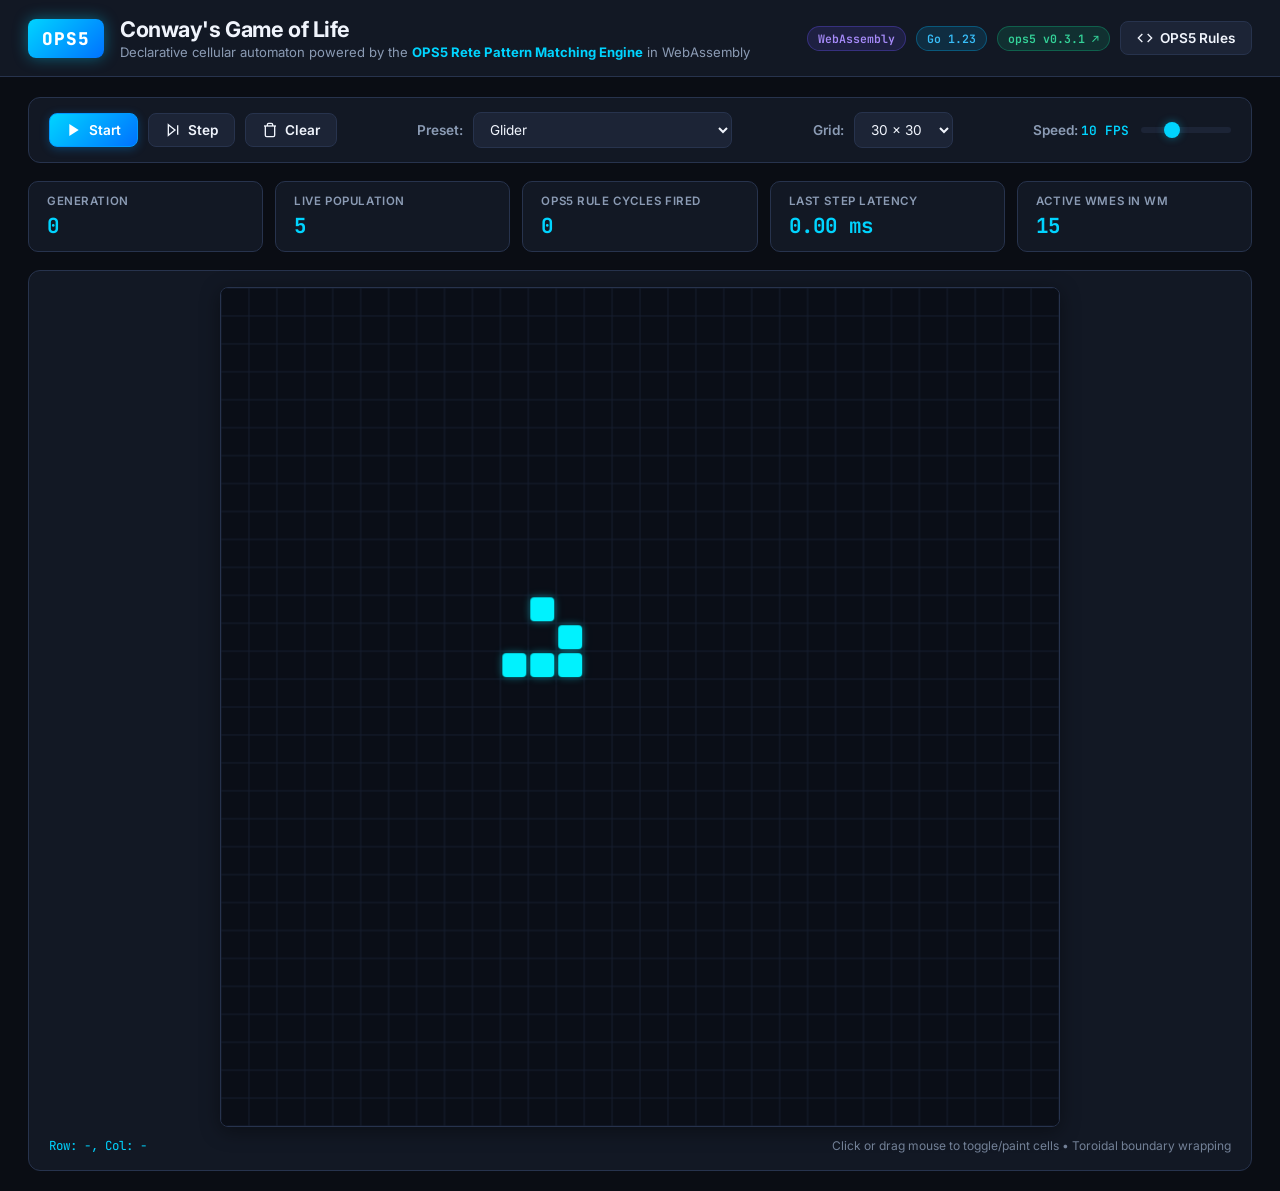
==== apps/life/web/index.html @ bf1369d4 "feat: initialize go-ops5-apps with Conway's Game of Life in WebAssembly" ====
<!DOCTYPE html>
<html lang="en">
<head>
  <meta charset="UTF-8">
  <meta name="viewport" content="width=device-width, initial-scale=1.0">
  <title>Conway's Game of Life — OPS5 Rete Engine in WebAssembly</title>
  <link rel="stylesheet" href="style.css">
  <link rel="preconnect" href="https://fonts.googleapis.com">
  <link rel="preconnect" href="https://fonts.gstatic.com" crossorigin>
  <link href="https://fonts.googleapis.com/css2?family=JetBrains+Mono:wght@400;500;700&family=Inter:wght@400;500;600;700&display=swap" rel="stylesheet">
</head>
<body>
  <div id="loading-overlay" class="loading-overlay">
    <div class="spinner"></div>
    <div class="loading-text">Initializing OPS5 Rete Network in WebAssembly...</div>
    <div class="loading-subtext">Compiling production rules & initializing working memory</div>
  </div>

  <header class="app-header">
    <div class="header-left">
      <div class="logo-badge">OPS5</div>
      <div>
        <h1>Conway's Game of Life</h1>
        <p class="subtitle">Declarative cellular automaton powered by the <strong>OPS5 Rete Pattern Matching Engine</strong> in WebAssembly</p>
      </div>
    </div>
    <div class="header-badges">
      <span class="badge badge-wasm">WebAssembly</span>
      <span class="badge badge-go">Go 1.23</span>
      <a href="https://pkg.go.dev/github.com/graemenewlands/ops5" target="_blank" rel="noopener" class="badge badge-link">ops5 v0.3.1 ↗</a>
      <button id="btn-toggle-inspector" class="btn btn-secondary">
        <svg width="16" height="16" viewBox="0 0 24 24" fill="none" stroke="currentColor" stroke-width="2"><polyline points="16 18 22 12 16 6"></polyline><polyline points="8 6 2 12 8 18"></polyline></svg>
        <span>OPS5 Rules</span>
      </button>
    </div>
  </header>

  <main class="app-main">
    <section class="controls-bar">
      <div class="control-group">
        <button id="btn-play" class="btn btn-primary" title="Spacebar to toggle">
          <svg class="icon-play" width="16" height="16" viewBox="0 0 24 24" fill="currentColor"><polygon points="5 3 19 12 5 21 5 3"></polygon></svg>
          <svg class="icon-pause hidden" width="16" height="16" viewBox="0 0 24 24" fill="currentColor"><rect x="6" y="4" width="4" height="16"></rect><rect x="14" y="4" width="4" height="16"></rect></svg>
          <span id="play-text">Start</span>
        </button>
        <button id="btn-step" class="btn btn-secondary" title="Key 'S' to step">
          <svg width="16" height="16" viewBox="0 0 24 24" fill="none" stroke="currentColor" stroke-width="2"><polygon points="5 4 15 12 5 20 5 4"></polygon><line x1="19" y1="5" x2="19" y2="19"></line></svg>
          <span>Step</span>
        </button>
        <button id="btn-clear" class="btn btn-secondary" title="Key 'C' to clear">
          <svg width="16" height="16" viewBox="0 0 24 24" fill="none" stroke="currentColor" stroke-width="2"><path d="M3 6h18"></path><path d="M19 6v14c0 1-1 2-2 2H7c-1 0-2-1-2-2V6"></path><path d="M8 6V4c0-1 1-2 2-2h4c1 0 2 1 2 2v2"></path></svg>
          <span>Clear</span>
        </button>
      </div>

      <div class="control-group">
        <label for="pattern-select">Preset:</label>
        <select id="pattern-select" class="select-input">
          <option value="" disabled selected>Select pattern...</option>
          <optgroup label="Oscillators">
            <option value="blinker">Blinker (Period 2)</option>
            <option value="toad">Toad (Period 2)</option>
            <option value="beacon">Beacon (Period 2)</option>
            <option value="pulsar">Pulsar (Period 3)</option>
          </optgroup>
          <optgroup label="Spaceships">
            <option value="glider" selected>Glider</option>
            <option value="lwss">Lightweight Spaceship (LWSS)</option>
          </optgroup>
          <optgroup label="Methuselahs & Guns">
            <option value="gosper">Gosper Glider Gun</option>
            <option value="acorn">Acorn (5206 gen life)</option>
            <option value="r-pentomino">R-Pentomino</option>
          </optgroup>
          <optgroup label="Generators">
            <option value="random">Random Soup (15%)</option>
          </optgroup>
        </select>
      </div>

      <div class="control-group">
        <label for="grid-size-select">Grid:</label>
        <select id="grid-size-select" class="select-input">
          <option value="20">20 × 20</option>
          <option value="30" selected>30 × 30</option>
          <option value="40">40 × 40</option>
          <option value="50">50 × 50</option>
        </select>
      </div>

      <div class="control-group speed-group">
        <label for="speed-slider">Speed: <span id="speed-label">10 FPS</span></label>
        <input type="range" id="speed-slider" min="1" max="30" value="10" class="slider-input">
      </div>
    </section>

    <!-- Real-time metrics -->
    <section class="stats-row">
      <div class="stat-card">
        <div class="stat-label">Generation</div>
        <div id="stat-generation" class="stat-value">0</div>
      </div>
      <div class="stat-card">
        <div class="stat-label">Live Population</div>
        <div id="stat-population" class="stat-value">0</div>
      </div>
      <div class="stat-card">
        <div class="stat-label">OPS5 Rule Cycles Fired</div>
        <div id="stat-cycles" class="stat-value">0</div>
      </div>
      <div class="stat-card">
        <div class="stat-label">Last Step Latency</div>
        <div id="stat-latency" class="stat-value">0.00 ms</div>
      </div>
      <div class="stat-card">
        <div class="stat-label">Active WMEs in WM</div>
        <div id="stat-wmes" class="stat-value">0</div>
      </div>
    </section>

    <!-- Canvas area -->
    <section class="canvas-wrapper">
      <canvas id="life-canvas"></canvas>
      <div class="canvas-footer">
        <span id="hover-coord" class="hover-info">Row: -, Col: -</span>
        <span class="canvas-hint">Click or drag mouse to toggle/paint cells • Toroidal boundary wrapping</span>
      </div>
    </section>

    <!-- Rule Inspector Drawer / Modal -->
    <aside id="inspector-drawer" class="inspector-drawer hidden">
      <div class="inspector-header">
        <div class="inspector-title">
          <svg width="18" height="18" viewBox="0 0 24 24" fill="none" stroke="currentColor" stroke-width="2"><polyline points="16 18 22 12 16 6"></polyline><polyline points="8 6 2 12 8 18"></polyline></svg>
          <h3>Active OPS5 Rule Definition (`life.ops`)</h3>
        </div>
        <button id="btn-close-inspector" class="btn-close" aria-label="Close">✕</button>
      </div>
      <div class="inspector-body">
        <div class="inspector-callout">
          <strong>How it works under the Rete Algorithm:</strong>
          There are zero imperative <code>for</code> loops iterating over the grid. Instead, each generation runs through 5 declarative stages:
          <ol>
            <li><strong>Emit Votes</strong>: Live cells join with 8 directional delta vectors to assert neighbor candidate votes with toroidal modulo wrapping.</li>
            <li><strong>Tally Votes</strong>: An accumulator pattern consumes votes and tallies them per coordinate.</li>
            <li><strong>Evaluate Conway Rules</strong>: Relational pattern tests trigger <code>birth</code> (count=3) and <code>survival</code> (count=2,3).</li>
            <li><strong>Clear & Promote</strong>: Retracts old cells and promotes <code>next-cell</code> facts.</li>
            <li><strong>Quiescence</strong>: Execution pauses naturally when no rules match, waiting for the next tick.</li>
          </ol>
          <div class="inspector-actions">
            <button id="btn-apply-rules" class="btn btn-primary">
              <svg width="14" height="14" viewBox="0 0 24 24" fill="none" stroke="currentColor" stroke-width="2"><polyline points="20 6 9 17 4 12"></polyline></svg>
              <span>Apply & Hot-Reload Rules</span>
            </button>
            <button id="btn-reset-rules" class="btn btn-secondary">
              <span>Reset to Default</span>
            </button>
            <span id="rules-status-msg" class="rules-status"></span>
          </div>
        </div>
        <textarea id="rule-source-editor" class="rule-editor" spellcheck="false"></textarea>
      </div>
    </aside>
  </main>

  <script src="wasm_exec.js"></script>
  <script src="app.js"></script>
</body>
</html>
---- apps/life/web/style.css ----
:root {
  --bg-primary: #0a0d14;
  --bg-secondary: #121824;
  --bg-tertiary: #1c2436;
  --border-color: #27334d;
  --border-light: #3b4b6e;
  
  --text-main: #f0f4fc;
  --text-muted: #8b9bb4;
  
  --accent-cyan: #00d4ff;
  --accent-cyan-glow: rgba(0, 212, 255, 0.4);
  --accent-green: #10b981;
  --accent-green-glow: rgba(16, 185, 129, 0.3);
  --accent-purple: #8b5cf6;
  --accent-amber: #f59e0b;
  
  --cell-alive: #00f2fe;
  --cell-alive-stroke: #4facfe;
  --grid-line: #172133;
  --grid-bg: #0a0e17;
  
  --font-sans: 'Inter', -apple-system, BlinkMacSystemFont, sans-serif;
  --font-mono: 'JetBrains Mono', monospace;
}

* {
  box-sizing: border-box;
  margin: 0;
  padding: 0;
}

body {
  background-color: var(--bg-primary);
  color: var(--text-main);
  font-family: var(--font-sans);
  min-height: 100vh;
  display: flex;
  flex-direction: column;
  overflow-x: hidden;
}

/* Loading Overlay */
.loading-overlay {
  position: fixed;
  inset: 0;
  background-color: rgba(10, 13, 20, 0.95);
  backdrop-filter: blur(8px);
  display: flex;
  flex-direction: column;
  align-items: center;
  justify-content: center;
  z-index: 1000;
  transition: opacity 0.3s ease, visibility 0.3s ease;
}

.loading-overlay.hidden {
  opacity: 0;
  visibility: hidden;
  pointer-events: none;
}

.spinner {
  width: 50px;
  height: 50px;
  border: 4px solid var(--border-color);
  border-top-color: var(--accent-cyan);
  border-radius: 50%;
  animation: spin 0.8s linear infinite;
  margin-bottom: 20px;
  box-shadow: 0 0 20px var(--accent-cyan-glow);
}

@keyframes spin {
  to { transform: rotate(360deg); }
}

.loading-text {
  font-size: 1.15rem;
  font-weight: 600;
  color: var(--text-main);
  margin-bottom: 6px;
}

.loading-subtext {
  font-size: 0.85rem;
  color: var(--text-muted);
  font-family: var(--font-mono);
}

/* Header */
.app-header {
  background-color: var(--bg-secondary);
  border-bottom: 1px solid var(--border-color);
  padding: 16px 28px;
  display: flex;
  align-items: center;
  justify-content: space-between;
  flex-wrap: wrap;
  gap: 16px;
}

.header-left {
  display: flex;
  align-items: center;
  gap: 16px;
}

.logo-badge {
  background: linear-gradient(135deg, #00d4ff 0%, #0072ff 100%);
  color: #fff;
  font-family: var(--font-mono);
  font-size: 1.1rem;
  font-weight: 800;
  padding: 8px 14px;
  border-radius: 8px;
  letter-spacing: 1px;
  box-shadow: 0 0 15px rgba(0, 212, 255, 0.4);
}

.app-header h1 {
  font-size: 1.35rem;
  font-weight: 700;
  letter-spacing: -0.02em;
}

.subtitle {
  font-size: 0.82rem;
  color: var(--text-muted);
  margin-top: 2px;
}

.subtitle strong {
  color: var(--accent-cyan);
}

.header-badges {
  display: flex;
  align-items: center;
  gap: 10px;
}

.badge {
  font-size: 0.72rem;
  font-family: var(--font-mono);
  font-weight: 600;
  padding: 4px 10px;
  border-radius: 20px;
  border: 1px solid transparent;
  text-decoration: none;
}

.badge-wasm {
  background-color: rgba(101, 79, 240, 0.15);
  color: #a78bfa;
  border-color: rgba(101, 79, 240, 0.35);
}

.badge-go {
  background-color: rgba(0, 168, 232, 0.15);
  color: #38bdf8;
  border-color: rgba(0, 168, 232, 0.35);
}

.badge-link {
  background-color: rgba(16, 185, 129, 0.15);
  color: #34d399;
  border-color: rgba(16, 185, 129, 0.35);
  transition: all 0.2s ease;
}

.badge-link:hover {
  background-color: rgba(16, 185, 129, 0.25);
  border-color: #34d399;
}

/* Main Layout */
.app-main {
  flex: 1;
  padding: 20px 28px;
  max-width: 1400px;
  margin: 0 auto;
  width: 100%;
  display: flex;
  flex-direction: column;
  gap: 18px;
}

/* Controls Bar */
.controls-bar {
  background-color: var(--bg-secondary);
  border: 1px solid var(--border-color);
  border-radius: 12px;
  padding: 14px 20px;
  display: flex;
  align-items: center;
  justify-content: space-between;
  flex-wrap: wrap;
  gap: 16px;
}

.control-group {
  display: flex;
  align-items: center;
  gap: 10px;
}

.control-group label {
  font-size: 0.85rem;
  font-weight: 600;
  color: var(--text-muted);
}

/* Buttons */
.btn {
  display: inline-flex;
  align-items: center;
  gap: 7px;
  font-family: var(--font-sans);
  font-size: 0.85rem;
  font-weight: 600;
  padding: 8px 16px;
  border-radius: 8px;
  border: 1px solid transparent;
  cursor: pointer;
  transition: all 0.15s ease;
  user-select: none;
}

.btn-primary {
  background: linear-gradient(135deg, #00d4ff 0%, #0072ff 100%);
  color: #fff;
  border-color: #0099ff;
  box-shadow: 0 2px 10px rgba(0, 153, 255, 0.3);
}

.btn-primary:hover {
  filter: brightness(1.1);
  box-shadow: 0 4px 14px rgba(0, 153, 255, 0.45);
}

.btn-primary.active {
  background: linear-gradient(135deg, #f59e0b 0%, #d97706 100%);
  border-color: #f59e0b;
  box-shadow: 0 2px 10px rgba(245, 158, 11, 0.35);
}

.btn-secondary {
  background-color: var(--bg-tertiary);
  color: var(--text-main);
  border-color: var(--border-color);
}

.btn-secondary:hover {
  background-color: var(--border-color);
  border-color: var(--border-light);
}

.hidden {
  display: none !important;
}

/* Select Inputs */
.select-input {
  background-color: var(--bg-tertiary);
  color: var(--text-main);
  border: 1px solid var(--border-color);
  border-radius: 8px;
  padding: 8px 12px;
  font-family: var(--font-sans);
  font-size: 0.85rem;
  cursor: pointer;
  outline: none;
  transition: border-color 0.2s ease;
}

.select-input:hover, .select-input:focus {
  border-color: var(--accent-cyan);
}

/* Slider */
.speed-group {
  min-width: 190px;
}

#speed-label {
  color: var(--accent-cyan);
  font-family: var(--font-mono);
  font-size: 0.8rem;
  min-width: 50px;
  display: inline-block;
}

.slider-input {
  appearance: none;
  width: 90px;
  height: 6px;
  background: var(--bg-tertiary);
  border-radius: 3px;
  outline: none;
  cursor: pointer;
}

.slider-input::-webkit-slider-thumb {
  appearance: none;
  width: 16px;
  height: 16px;
  border-radius: 50%;
  background: var(--accent-cyan);
  cursor: pointer;
  box-shadow: 0 0 8px var(--accent-cyan-glow);
}

/* Stats Row */
.stats-row {
  display: grid;
  grid-template-columns: repeat(auto-fit, minmax(180px, 1fr));
  gap: 12px;
}

.stat-card {
  background-color: var(--bg-secondary);
  border: 1px solid var(--border-color);
  border-radius: 10px;
  padding: 12px 18px;
  display: flex;
  flex-direction: column;
  gap: 4px;
}

.stat-label {
  font-size: 0.72rem;
  font-weight: 600;
  text-transform: uppercase;
  letter-spacing: 0.05em;
  color: var(--text-muted);
}

.stat-value {
  font-family: var(--font-mono);
  font-size: 1.3rem;
  font-weight: 700;
  color: var(--accent-cyan);
}

/* Canvas Area */
.canvas-wrapper {
  background-color: var(--bg-secondary);
  border: 1px solid var(--border-color);
  border-radius: 12px;
  padding: 16px;
  display: flex;
  flex-direction: column;
  align-items: center;
  position: relative;
}

#life-canvas {
  background-color: var(--grid-bg);
  border: 1px solid var(--border-color);
  border-radius: 8px;
  cursor: crosshair;
  display: block;
  box-shadow: inset 0 0 20px rgba(0, 0, 0, 0.8), 0 4px 20px rgba(0, 0, 0, 0.4);
}

.canvas-footer {
  width: 100%;
  display: flex;
  justify-content: space-between;
  align-items: center;
  margin-top: 10px;
  padding: 0 4px;
  font-size: 0.78rem;
  color: var(--text-muted);
}

.hover-info {
  font-family: var(--font-mono);
  color: var(--accent-cyan);
}

.canvas-hint {
  font-size: 0.75rem;
  opacity: 0.8;
}

/* Rule Inspector Drawer */
.inspector-drawer {
  position: fixed;
  top: 0;
  right: 0;
  bottom: 0;
  width: min(650px, 90vw);
  background-color: var(--bg-secondary);
  border-left: 1px solid var(--border-color);
  box-shadow: -10px 0 30px rgba(0, 0, 0, 0.7);
  z-index: 500;
  display: flex;
  flex-direction: column;
  transform: translateX(0);
  transition: transform 0.3s cubic-bezier(0.16, 1, 0.3, 1);
}

.inspector-drawer.hidden {
  transform: translateX(100%);
  pointer-events: none;
}

.inspector-header {
  padding: 18px 24px;
  border-bottom: 1px solid var(--border-color);
  display: flex;
  align-items: center;
  justify-content: space-between;
}

.inspector-title {
  display: flex;
  align-items: center;
  gap: 10px;
  color: var(--accent-cyan);
}

.inspector-title h3 {
  font-size: 1rem;
  font-weight: 700;
  color: var(--text-main);
}

.btn-close {
  background: none;
  border: none;
  color: var(--text-muted);
  font-size: 1.2rem;
  cursor: pointer;
  padding: 4px 8px;
  border-radius: 4px;
  transition: color 0.2s ease, background-color 0.2s ease;
}

.btn-close:hover {
  color: var(--text-main);
  background-color: var(--bg-tertiary);
}

.inspector-body {
  flex: 1;
  overflow-y: auto;
  padding: 20px 24px;
  display: flex;
  flex-direction: column;
  gap: 16px;
}

.inspector-callout {
  background-color: rgba(0, 212, 255, 0.08);
  border: 1px solid rgba(0, 212, 255, 0.2);
  border-radius: 8px;
  padding: 14px 16px;
  font-size: 0.84rem;
  line-height: 1.5;
  color: #bcecfc;
}

.inspector-callout ol {
  margin: 10px 0 0 20px;
}

.inspector-callout li {
  margin-bottom: 6px;
}

.inspector-actions {
  display: flex;
  align-items: center;
  flex-wrap: wrap;
  gap: 10px;
  margin-top: 14px;
}

.rules-status {
  font-family: var(--font-mono);
  font-size: 0.78rem;
  font-weight: 500;
  transition: opacity 0.3s ease;
}

.rules-status.success {
  color: #34d399;
}

.rules-status.error {
  color: #f87171;
}

.rule-editor {
  width: 100%;
  min-height: 480px;
  background-color: #080b11;
  border: 1px solid var(--border-color);
  border-radius: 8px;
  padding: 16px;
  font-family: var(--font-mono);
  font-size: 0.82rem;
  line-height: 1.6;
  color: #e2e8f0;
  resize: vertical;
  outline: none;
  tab-size: 2;
  white-space: pre;
}

.rule-editor:focus {
  border-color: var(--accent-cyan);
  box-shadow: 0 0 10px rgba(0, 212, 255, 0.2);
}

@media (max-width: 850px) {
  .controls-bar {
    flex-direction: column;
    align-items: stretch;
  }
  .control-group {
    justify-content: space-between;
  }
}
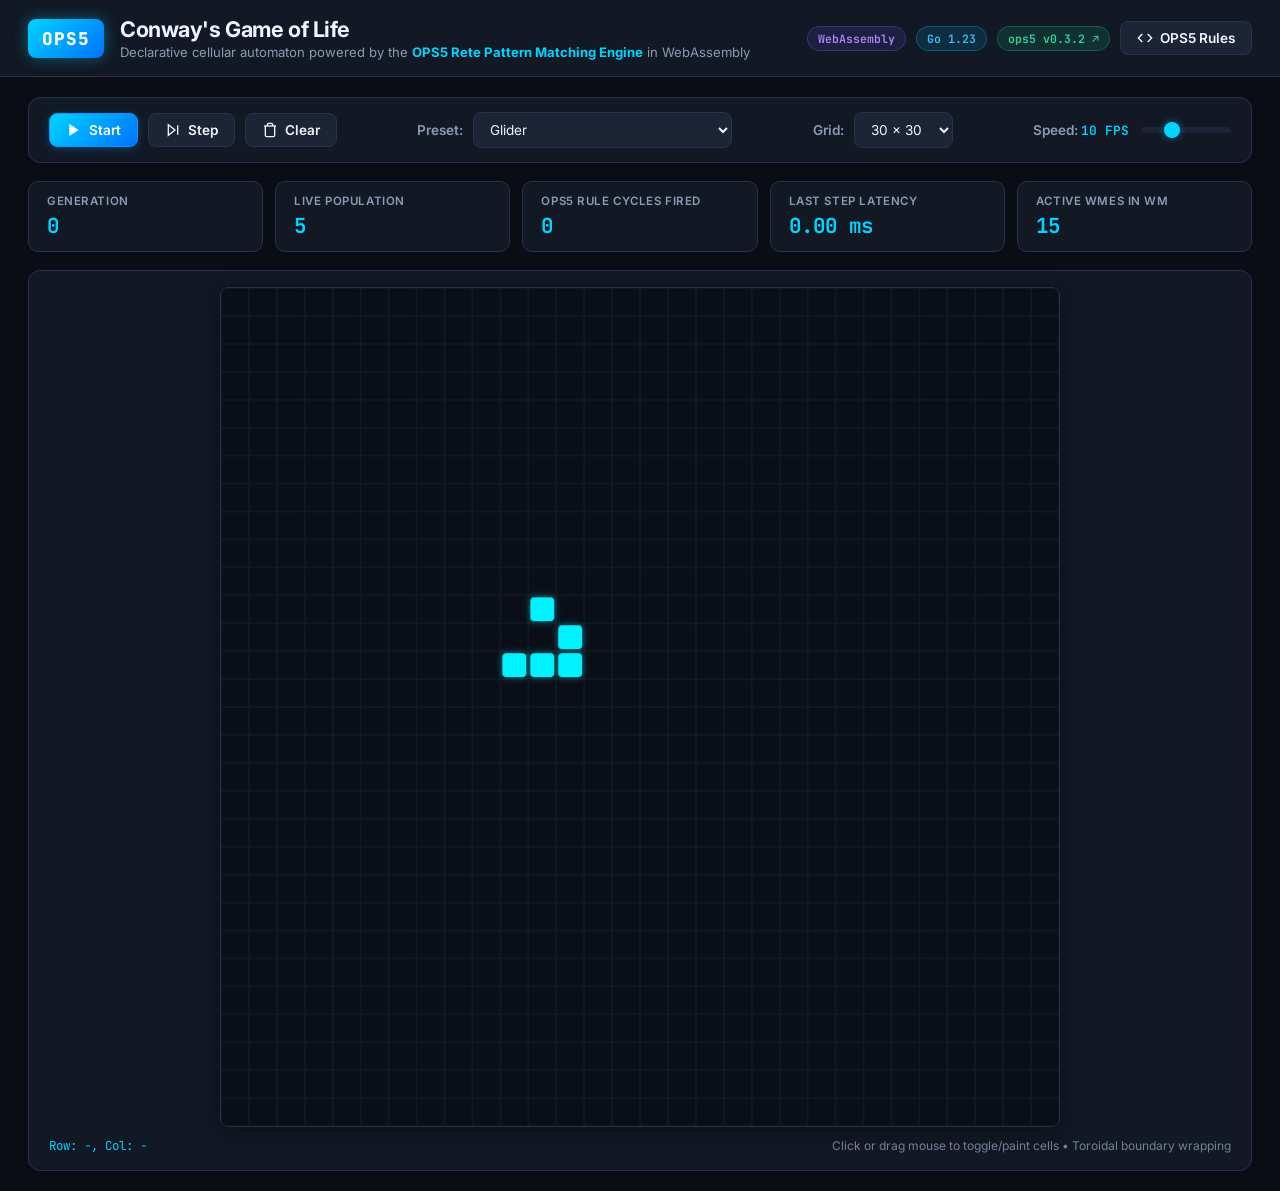
==== commit dd94c8cf: "chore: upgrade ops5 to v0.3.2 and recompile wasm" ====
--- a/apps/life/web/index.html
+++ b/apps/life/web/index.html
@@ -27,7 +27,7 @@
     <div class="header-badges">
       <span class="badge badge-wasm">WebAssembly</span>
       <span class="badge badge-go">Go 1.23</span>
-      <a href="https://pkg.go.dev/github.com/graemenewlands/ops5" target="_blank" rel="noopener" class="badge badge-link">ops5 v0.3.1 ↗</a>
+      <a href="https://pkg.go.dev/github.com/graemenewlands/ops5" target="_blank" rel="noopener" class="badge badge-link">ops5 v0.3.2 ↗</a>
       <button id="btn-toggle-inspector" class="btn btn-secondary">
         <svg width="16" height="16" viewBox="0 0 24 24" fill="none" stroke="currentColor" stroke-width="2"><polyline points="16 18 22 12 16 6"></polyline><polyline points="8 6 2 12 8 18"></polyline></svg>
         <span>OPS5 Rules</span>
